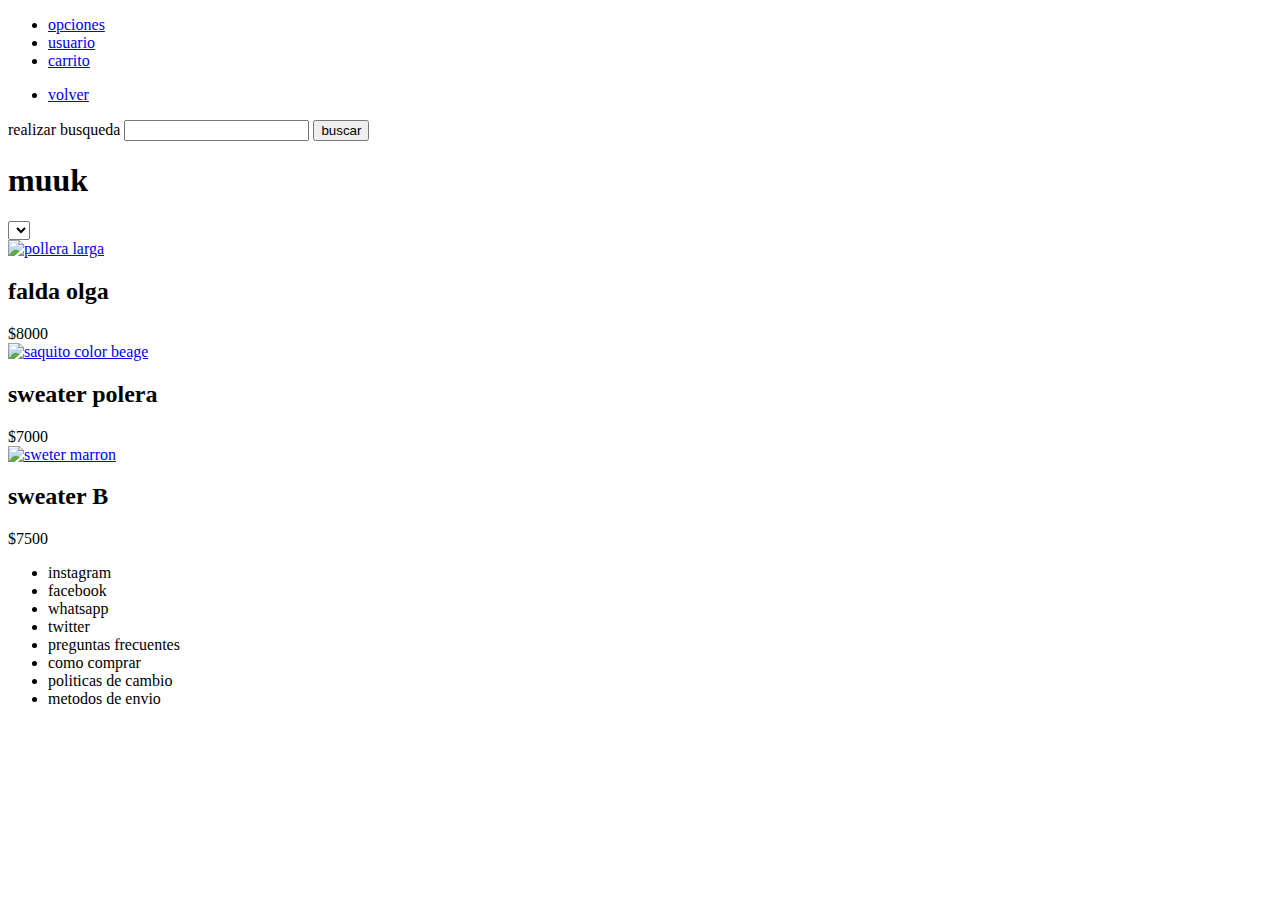
==== pages/busqueda.html @ c8bca389 "Inicio del Proyecto" ====
<!DOCTYPE html>
<html lang="en">
<head>
    <meta charset="UTF-8">
    <meta http-equiv="X-UA-Compatible" content="IE=edge">
    <meta name="viewport" content="width=device-width, initial-scale=1.0">
    <title>muuk</title>
    <link rel="stylesheet" href="https://cdn.jsdelivr.net/npm/bootstrap-icons@1.10.5/font/bootstrap-icons.css">
</head>
<body>
    <nav>
      <!--lista desordenada-->
      <ul>
        <li><a href="./pages/opciones.html">opciones</a></li>
        <li><a href="./pages/usuario.html">usuario</a></li>
        <li><a href="./pages/carrito.html">carrito</a></li>
    </ul>
        <ul>
            <li><a href="../index.html">volver</a></li>
        </ul>
    </nav>
    <form action="busqueda">
        <label for="busca tus prendas">realizar busqueda</label>
        <input type="search"id="busqueda">
        <input type="submit"value="buscar">
    </form>
    <h1>muuk</h1>
    </header>
<main>
    <section>
    <form action="">
        <select name= "ordenado por"id="text">
            <option value="ordenado por popularidad"></option>
            <option value="ordenado por precio:bajo a alto"></option>
            <option value="ordenado por precio: alto a bajo"></option>
            <option value="ordenado por los ultimos"></option>
        </select>
    </form>
    </section>
    <section>
    <article>
        <a href="./pages/carrito.html"><img src="./img/pollera.jpeg"alt="pollera larga"></a>
        <h2>falda olga</h2>
        <span>$8000</span>
    </article>
    <article>
        <a href="./pages/carrito.html"><img src="./img/saquito.jpeg"alt="saquito color beage"></a>
        <h2>sweater polera</h2>
        <span>$7000</span>
    </article>
    <article>
        <a href="./pages/carrito.html"><img src="./img/sweter B.jpeg"alt="sweter marron"></a>
        <h2>sweater B</h2>
        <span>$7500</span>
    </article>
    </section>
</main>
    <footer>
        <div>
            <ul>
                <li>instagram</li>
                <li>facebook</li>
                <li>whatsapp</li>
                <li>twitter</li>
                <li>preguntas frecuentes</li>
                <li>como comprar</li>
                <li>politicas de cambio</li>
                <li>metodos de envio</li>

            </ul>
        </div>
    </footer>
    
</body>
</html>
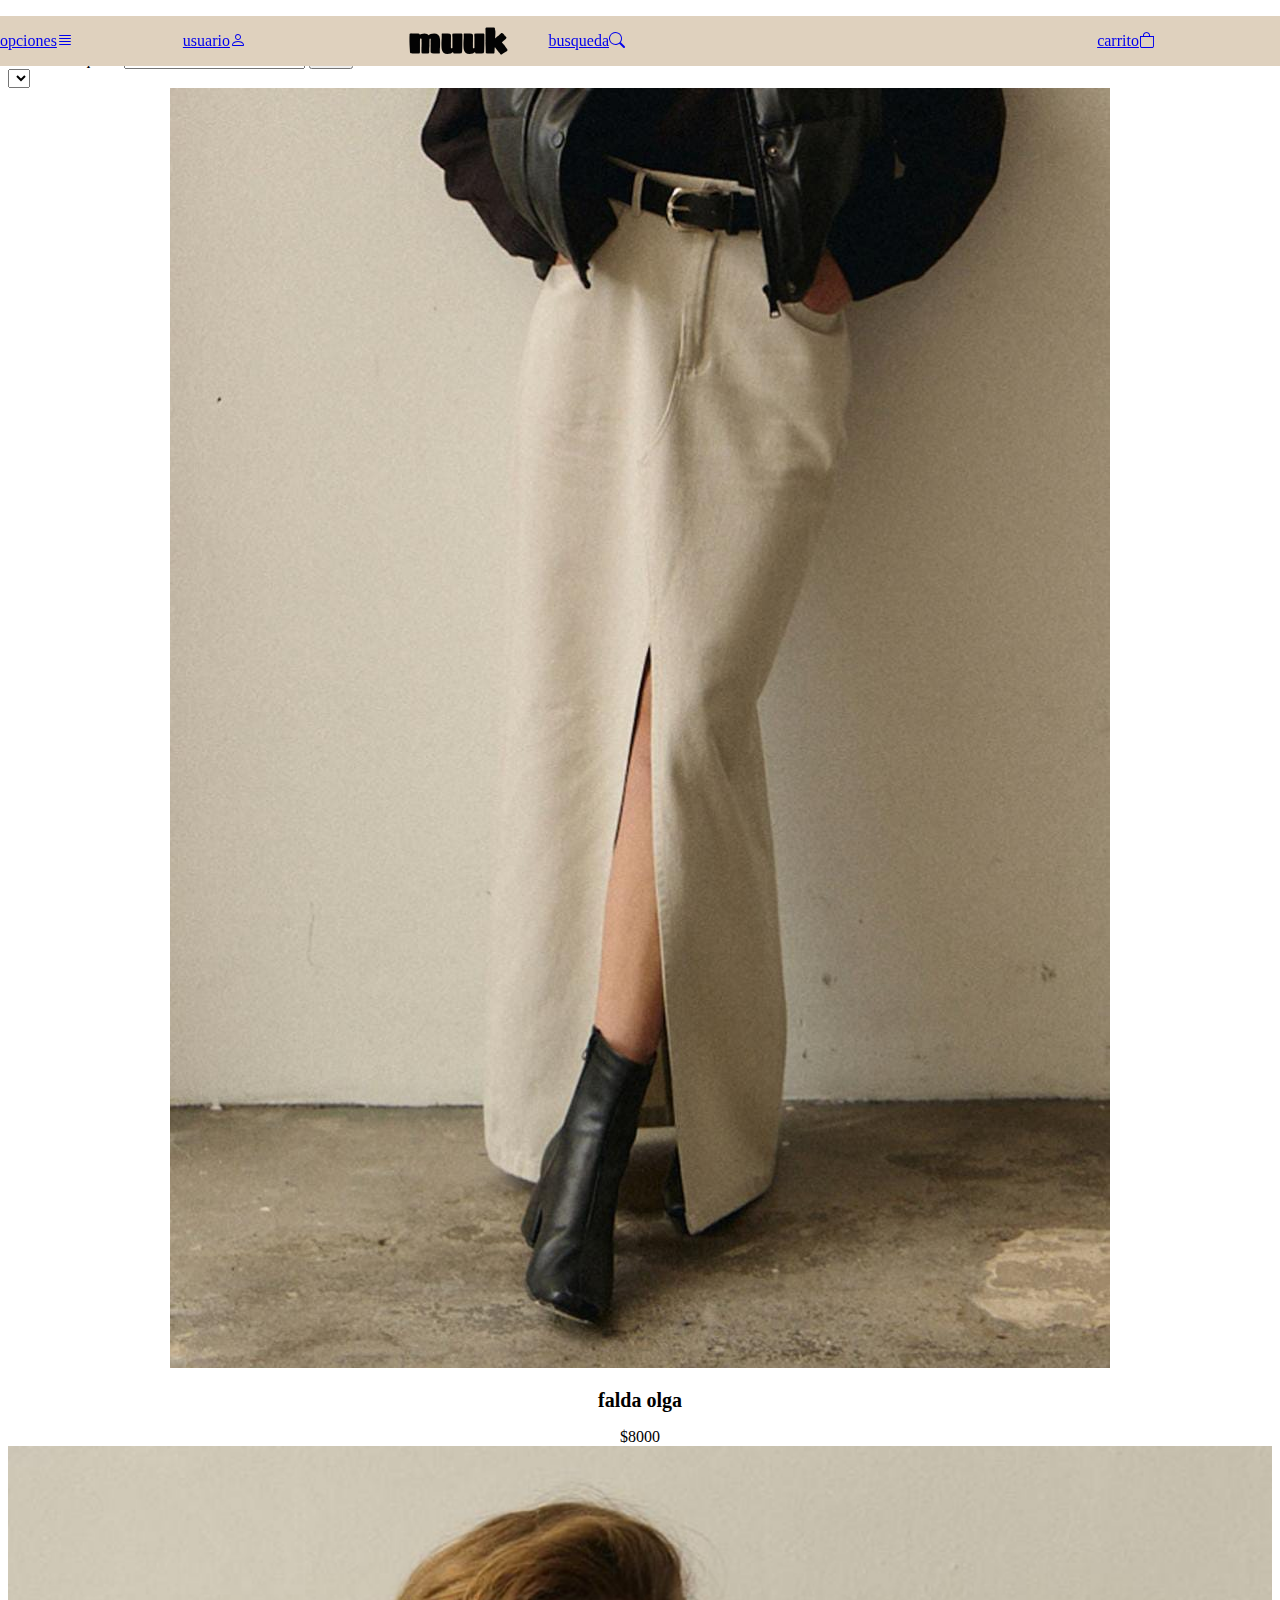
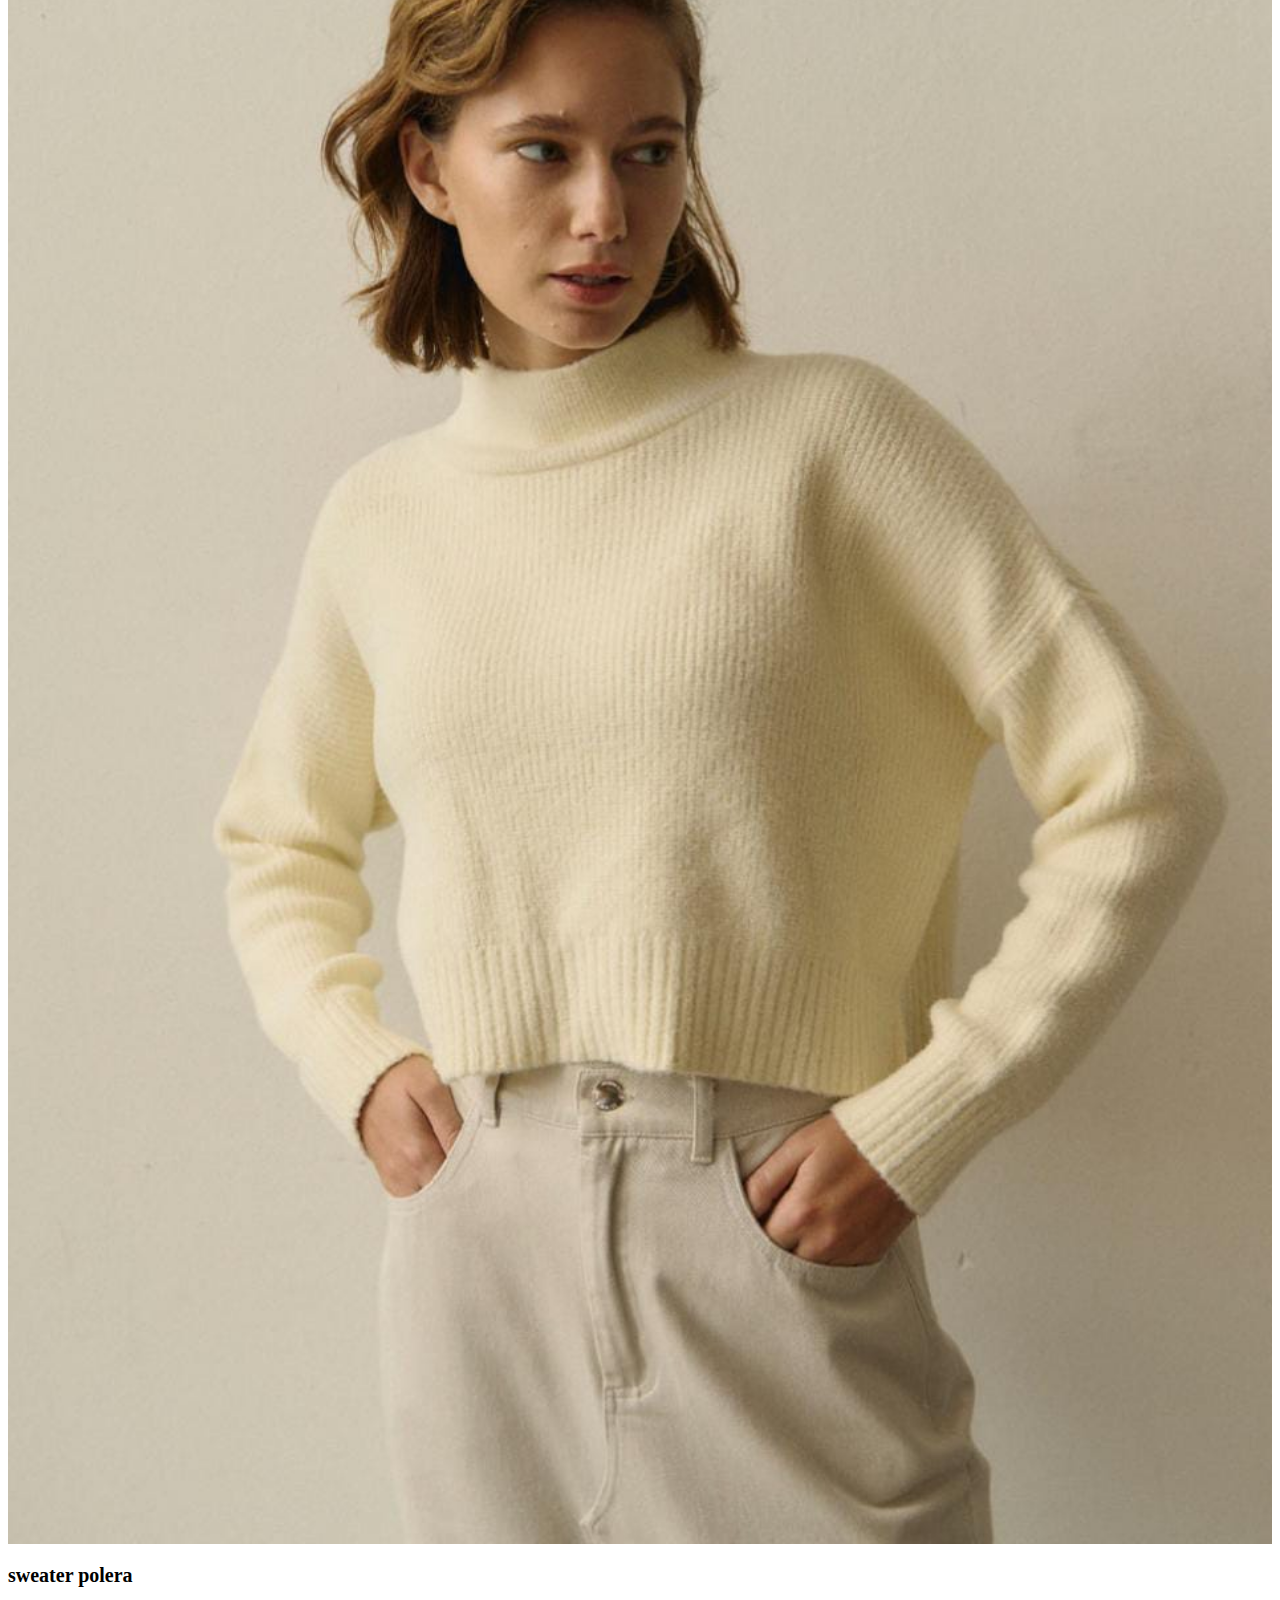
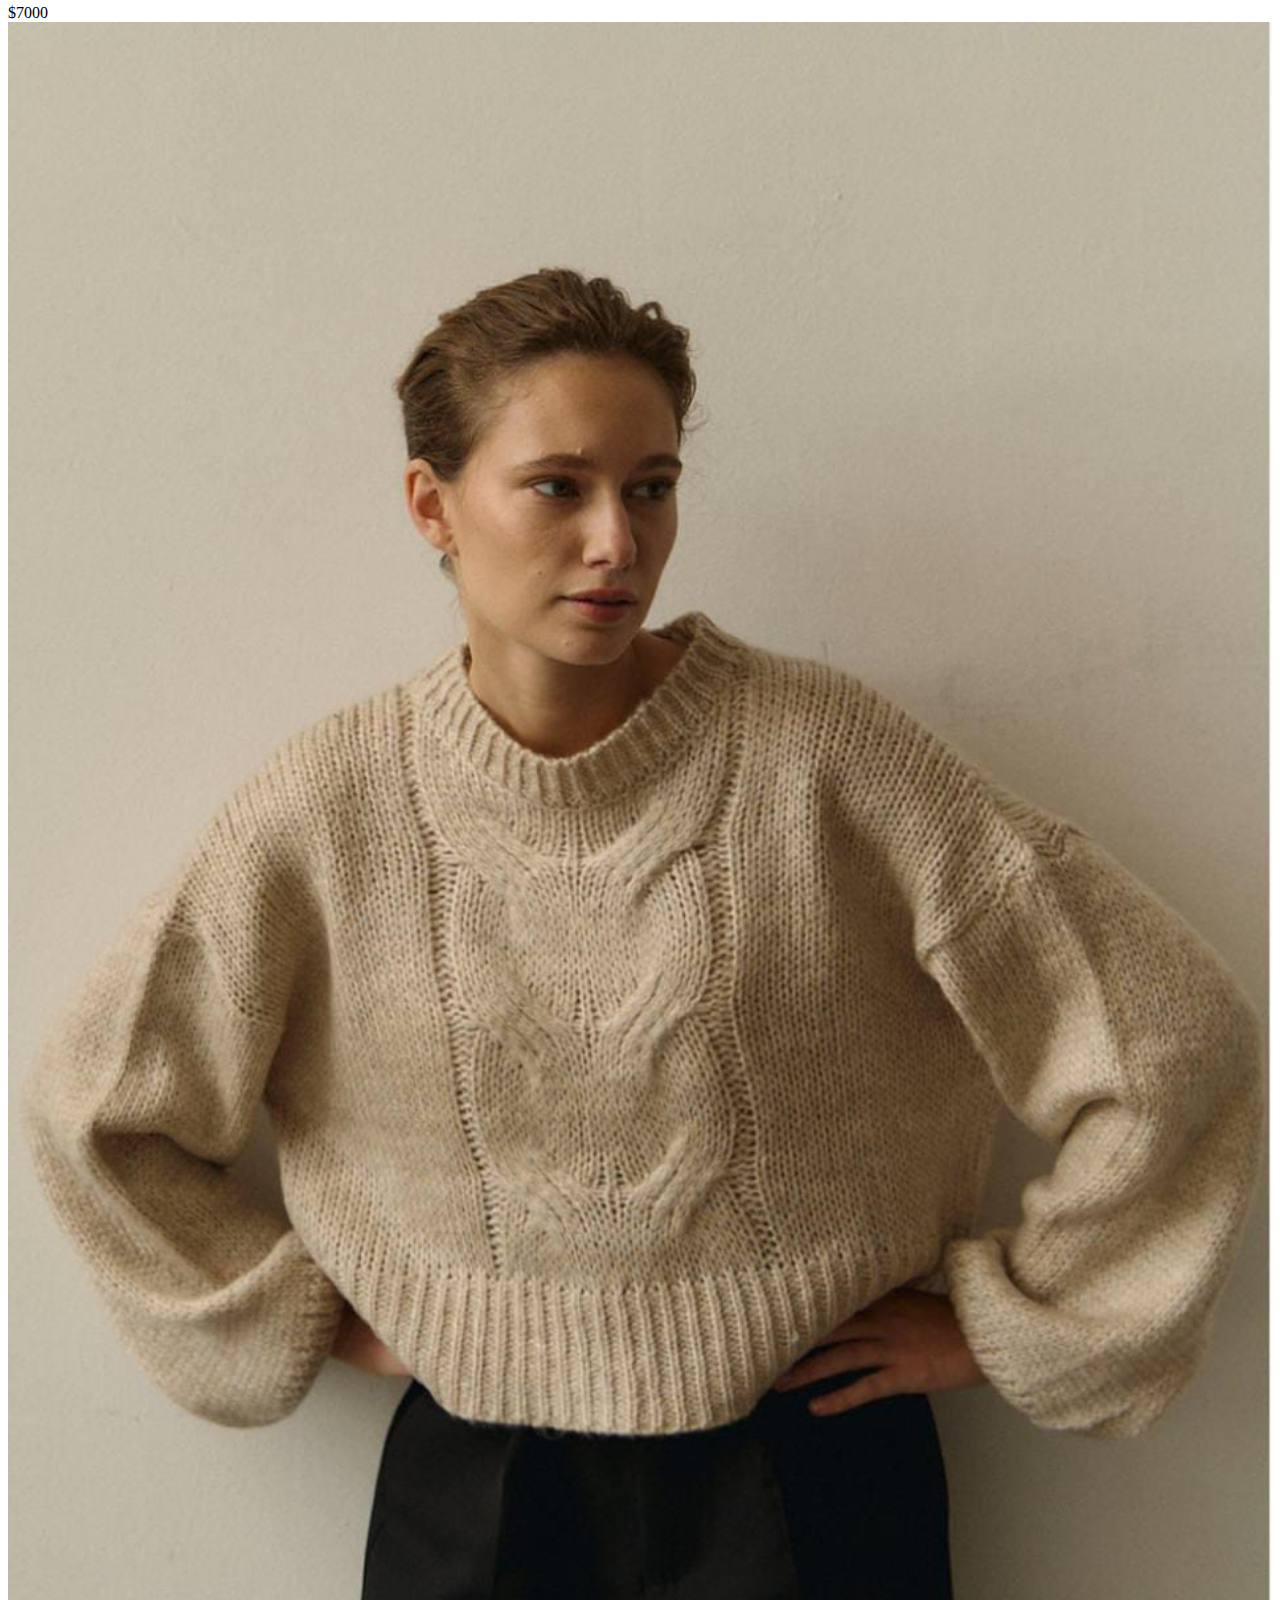
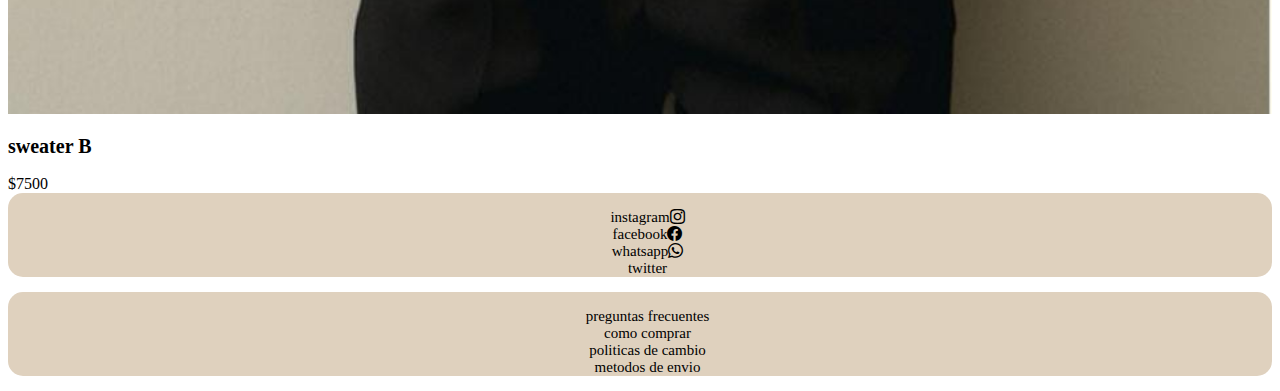
==== commit 09200b7b: "le agregue las carpetas de scss y toda su informacion, conecte scss con css y adjunte todos los link" ====
--- a/pages/busqueda.html
+++ b/pages/busqueda.html
@@ -4,16 +4,26 @@
     <meta charset="UTF-8">
     <meta http-equiv="X-UA-Compatible" content="IE=edge">
     <meta name="viewport" content="width=device-width, initial-scale=1.0">
+    <meta name="description" content="ofrecemos la ropa de mejor calidad para entrenar, estar siempre comoda y bien vestida ">
     <title>muuk</title>
     <link rel="stylesheet" href="https://cdn.jsdelivr.net/npm/bootstrap-icons@1.10.5/font/bootstrap-icons.css">
+    <link rel="stylesheet"href="../css/style.css">
+    <link rel="preconnect" href="https://fonts.googleapis.com">
+<link rel="preconnect" href="https://fonts.gstatic.com" crossorigin>
+<link href="https://fonts.googleapis.com/css2?family=Roboto:wght@300&display=swap" rel="stylesheet">
+<link rel="preconnect" href="https://fonts.googleapis.com">
+<link rel="preconnect" href="https://fonts.gstatic.com" crossorigin>
+<link href="https://fonts.googleapis.com/css2?family=Raleway:wght@200&family=Roboto:wght@300&family=Sigmar&display=swap" rel="stylesheet">
 </head>
 <body>
     <nav>
       <!--lista desordenada-->
-      <ul>
-        <li><a href="./pages/opciones.html">opciones</a></li>
-        <li><a href="./pages/usuario.html">usuario</a></li>
-        <li><a href="./pages/carrito.html">carrito</a></li>
+      <ul class="lista-nav">
+        <li><a href="./pages/opciones.html"><span class="lista-iconos">opciones</span><i class="bi bi-justify"></i></a></li>
+        <li><a href="./pages/usuario.html"><span class="lista-iconos">usuario</span><i class="bi bi-person"></i></a></li>
+        <li><h1 class="lista--muuk"><span class="lista-iconos">muuk</span></h1></li>
+        <li><a href="./pages/busqueda.html"><span class="lista-iconos">busqueda</span><i class="bi bi-search"></i></a></li>
+        <li><a href="./pages/carrito.html"><span class="lista-iconos">carrito</span><i class="bi bi-bag"></i></a></li>
     </ul>
         <ul>
             <li><a href="../index.html">volver</a></li>
@@ -24,7 +34,6 @@
         <input type="search"id="busqueda">
         <input type="submit"value="buscar">
     </form>
-    <h1>muuk</h1>
     </header>
 <main>
     <section>
@@ -38,35 +47,37 @@
     </form>
     </section>
     <section>
-    <article>
-        <a href="./pages/carrito.html"><img src="./img/pollera.jpeg"alt="pollera larga"></a>
+    <article class="galeria">
+        <a href="./pages/carrito.html" ><img src="../img/pollera.jpeg"alt="pollera larga"class="galeria--pollera"></a>
         <h2>falda olga</h2>
         <span>$8000</span>
-    </article>
-    <article>
-        <a href="./pages/carrito.html"><img src="./img/saquito.jpeg"alt="saquito color beage"></a>
+    </article class="unidad-rem">
+        <img src="../img/saquito.jpeg"alt="saquito color beage" class="galeria--saquito">
         <h2>sweater polera</h2>
         <span>$7000</span>
-    </article>
     <article>
-        <a href="./pages/carrito.html"><img src="./img/sweter B.jpeg"alt="sweter marron"></a>
+        <img src="../img/sweter B.jpeg"alt="sweter marron" class="galeria--sweter">
         <h2>sweater B</h2>
         <span>$7500</span>
     </article>
     </section>
 </main>
     <footer>
-        <div>
+        <div class="color__gris">
             <ul>
-                <li>instagram</li>
-                <li>facebook</li>
-                <li>whatsapp</li>
+             <!--todas las li son links a las redes de la marca, pero todavia no existen, por eso no las puse como links-->
+                <li>instagram<i class="bi bi-instagram"></i></li>
+                <li>facebook<i class="bi bi-facebook"></i></li>
+                <li>whatsapp<i class="bi bi-whatsapp"></i></li>
                 <li>twitter</li>
+            </ul>
+        </div>
+        <div class="color__gris"> 
+            <ul>
                 <li>preguntas frecuentes</li>
                 <li>como comprar</li>
                 <li>politicas de cambio</li>
                 <li>metodos de envio</li>
-
             </ul>
         </div>
     </footer>
--- a/css/style.css
+++ b/css/style.css
@@ -0,0 +1,418 @@
+* {
+  margin: o;
+  padding: 0;
+  box-sizing: border-box;
+  box-sizing: border-box;
+}
+
+ul, ul {
+  list-style: none;
+}
+
+html {
+  font-size: 1rem;
+}
+
+.unidad-rem {
+  font-size: 1rem;
+}
+
+@media only screen and (max-width: 400px) {
+  .lista-iconos {
+    display: none;
+  }
+}
+h2 {
+  font-family: "robot", -serif;
+  font-size: 20px;
+}
+
+h1 {
+  font-family: "sigmar", -serif;
+  text-align: center;
+  grid-template-rows: 50px;
+  color: rgb(3, 3, 3);
+}
+
+html {
+  font-size: 1rem;
+}
+
+.unidad-rem {
+  font-size: 1rem;
+}
+
+.lista-nav {
+  display: flex;
+  align-items: center;
+  display: grid;
+  justify-content: space-between;
+  grid-template-columns: 1fr 1fr 1fr 3fr 1fr;
+  grid-template-rows: 50px;
+  background-color: rgb(223, 209, 190);
+  position: relative;
+  position: fixed;
+  top: 0%;
+  right: 0%;
+  left: 0%;
+}
+
+@media only screen and (max-width: 400px) {
+  .lista-iconos {
+    display: none;
+  }
+}
+.info__usuario {
+  padding-top: 60px;
+  display: grid;
+  grid-template-columns: 1fr 1fr;
+  grid-template-rows: repeat(3, 25vhpx);
+  gap: 50px;
+}
+.info__usuario--ingresar {
+  justify-content: center;
+  align-content: center;
+  align-self: center;
+}
+
+@media only screen and (max-width: 400px) {
+  .info__usuario {
+    display: grid;
+    grid-template-columns: 1fr;
+    grid-template-rows: repeat(6, 2vh);
+    justify-items: center;
+  }
+}
+@media only screen and (max-width: 400px) {
+  .link__usuario {
+    display: grid;
+    grid-template-columns: 1fr;
+    grid-template-rows: repeat(2, 2vh);
+    justify-items: center;
+    gap: 20px;
+  }
+}
+h2 {
+  font-family: "robot", -serif;
+  font-size: 20px;
+}
+
+h1 {
+  font-family: "sigmar", -serif;
+  text-align: center;
+  grid-template-rows: 50px;
+  color: rgb(3, 3, 3);
+}
+
+.lista-nav {
+  display: flex;
+  align-items: center;
+  display: grid;
+  justify-content: space-between;
+  grid-template-columns: 1fr 1fr 1fr 3fr 1fr;
+  grid-template-rows: 50px;
+  background-color: rgb(223, 209, 190);
+  position: relative;
+  position: fixed;
+  top: 0%;
+  right: 0%;
+  left: 0%;
+}
+
+.color__gris {
+  background-color: rgb(223, 209, 190);
+  padding-top: 1px;
+  padding-left: 15px;
+  border-radius: 15px;
+  flex-direction: row;
+  flex-wrap: wrap;
+  font-size: 15px;
+  text-align: center;
+  gap: 20px;
+}
+@media only screen and (min-width: 1024px) {
+  .color__gris__gris {
+    display: grid;
+    grid-template-columns: repeat(2, 50%);
+    grid-template-rows: repeat(4, 1vh);
+  }
+}
+
+.galeria {
+  display: flex;
+  flex-direction: column;
+  align-items: center;
+}
+.galeria__img {
+  display: block;
+  margin: 10 px auto;
+}
+.galeria--pollera {
+  width: 100%;
+}
+.galeria--saquito {
+  width: 100%;
+}
+.galeria--sweter {
+  width: 100%;
+}
+
+@media (min-width400px) {
+  .galeria img {
+    display: block;
+    margin: 10px;
+    object-fit: contain;
+  }
+}
+.galeria {
+  display: flex;
+  flex-direction: column;
+  align-items: center;
+}
+.galeria__img {
+  display: block;
+  margin: 10 px auto;
+}
+.galeria--pollera {
+  width: 100%;
+}
+
+.galeria {
+  display: flex;
+  flex-direction: column;
+  align-items: center;
+}
+.galeria__img {
+  display: block;
+  margin: 10 px auto;
+}
+.galeria--pollera {
+  width: 100%;
+}
+
+.color__gris {
+  background-color: rgb(223, 209, 190);
+  padding-top: 1px;
+  padding-left: 15px;
+  border-radius: 15px;
+  flex-direction: row;
+  flex-wrap: wrap;
+  font-size: 15px;
+  text-align: center;
+  gap: 20px;
+}
+@media only screen and (min-width: 1024px) {
+  .color__gris__gris {
+    display: grid;
+    grid-template-columns: repeat(2, 50%);
+    grid-template-rows: repeat(4, 1vh);
+  }
+}
+
+h2 {
+  font-family: "robot", -serif;
+  font-size: 20px;
+}
+
+h1 {
+  font-family: "sigmar", -serif;
+  text-align: center;
+  grid-template-rows: 50px;
+  color: rgb(3, 3, 3);
+}
+
+.lista-nav {
+  display: flex;
+  align-items: center;
+  display: grid;
+  justify-content: space-between;
+  grid-template-columns: 1fr 1fr 1fr 3fr 1fr;
+  grid-template-rows: 50px;
+  background-color: rgb(223, 209, 190);
+  position: relative;
+  position: fixed;
+  top: 0%;
+  right: 0%;
+  left: 0%;
+}
+
+.color__gris {
+  background-color: rgb(223, 209, 190);
+  padding-top: 1px;
+  padding-left: 15px;
+  border-radius: 15px;
+  flex-direction: row;
+  flex-wrap: wrap;
+  font-size: 15px;
+  text-align: center;
+  gap: 20px;
+}
+@media only screen and (min-width: 1024px) {
+  .color__gris__gris {
+    display: grid;
+    grid-template-columns: repeat(2, 50%);
+    grid-template-rows: repeat(4, 1vh);
+  }
+}
+
+.galeria {
+  display: flex;
+  flex-direction: column;
+  align-items: center;
+}
+.galeria__img {
+  display: block;
+  margin: 10 px auto;
+}
+.galeria--pollera {
+  width: 100%;
+}
+.galeria--saquito {
+  width: 100%;
+}
+.galeria--sweter {
+  width: 100%;
+}
+
+@media (min-width400px) {
+  .galeria img {
+    display: block;
+    margin: 10px;
+    object-fit: contain;
+  }
+}
+h2 {
+  font-family: "robot", -serif;
+  font-size: 20px;
+}
+
+h1 {
+  font-family: "sigmar", -serif;
+  text-align: center;
+  grid-template-rows: 50px;
+  color: rgb(3, 3, 3);
+}
+
+html {
+  font-size: 1rem;
+}
+
+.unidad-rem {
+  font-size: 1rem;
+}
+
+.lista-nav {
+  display: flex;
+  align-items: center;
+  display: grid;
+  justify-content: space-between;
+  grid-template-columns: 1fr 1fr 1fr 3fr 1fr;
+  grid-template-rows: 50px;
+  background-color: rgb(223, 209, 190);
+  position: relative;
+  position: fixed;
+  top: 0%;
+  right: 0%;
+  left: 0%;
+}
+
+@media only screen and (max-width: 400px) {
+  .lista-iconos {
+    display: none;
+  }
+}
+.info__usuario {
+  padding-top: 60px;
+  display: grid;
+  grid-template-columns: 1fr 1fr;
+  grid-template-rows: repeat(3, 25vhpx);
+  gap: 50px;
+}
+.info__usuario--ingresar {
+  justify-content: center;
+  align-content: center;
+  align-self: center;
+}
+
+@media only screen and (max-width: 400px) {
+  .info__usuario {
+    display: grid;
+    grid-template-columns: 1fr;
+    grid-template-rows: repeat(6, 2vh);
+    justify-items: center;
+  }
+}
+h2 {
+  font-family: "robot", -serif;
+  font-size: 20px;
+}
+
+h1 {
+  font-family: "sigmar", -serif;
+  text-align: center;
+  grid-template-rows: 50px;
+  color: rgb(3, 3, 3);
+}
+
+.lista-nav {
+  display: flex;
+  align-items: center;
+  display: grid;
+  justify-content: space-between;
+  grid-template-columns: 1fr 1fr 1fr 3fr 1fr;
+  grid-template-rows: 50px;
+  background-color: rgb(223, 209, 190);
+  position: relative;
+  position: fixed;
+  top: 0%;
+  right: 0%;
+  left: 0%;
+}
+
+.color__gris {
+  background-color: rgb(223, 209, 190);
+  padding-top: 1px;
+  padding-left: 15px;
+  border-radius: 15px;
+  flex-direction: row;
+  flex-wrap: wrap;
+  font-size: 15px;
+  text-align: center;
+  gap: 20px;
+}
+@media only screen and (min-width: 1024px) {
+  .color__gris__gris {
+    display: grid;
+    grid-template-columns: repeat(2, 50%);
+    grid-template-rows: repeat(4, 1vh);
+  }
+}
+
+.galeria {
+  display: flex;
+  flex-direction: column;
+  align-items: center;
+}
+.galeria__img {
+  display: block;
+  margin: 10 px auto;
+}
+.galeria--pollera {
+  width: 100%;
+}
+.galeria--saquito {
+  width: 100%;
+}
+.galeria--sweter {
+  width: 100%;
+}
+
+@media (min-width400px) {
+  .galeria img {
+    display: block;
+    margin: 10px;
+    object-fit: contain;
+  }
+}
+
+/*# sourceMappingURL=style.css.map */
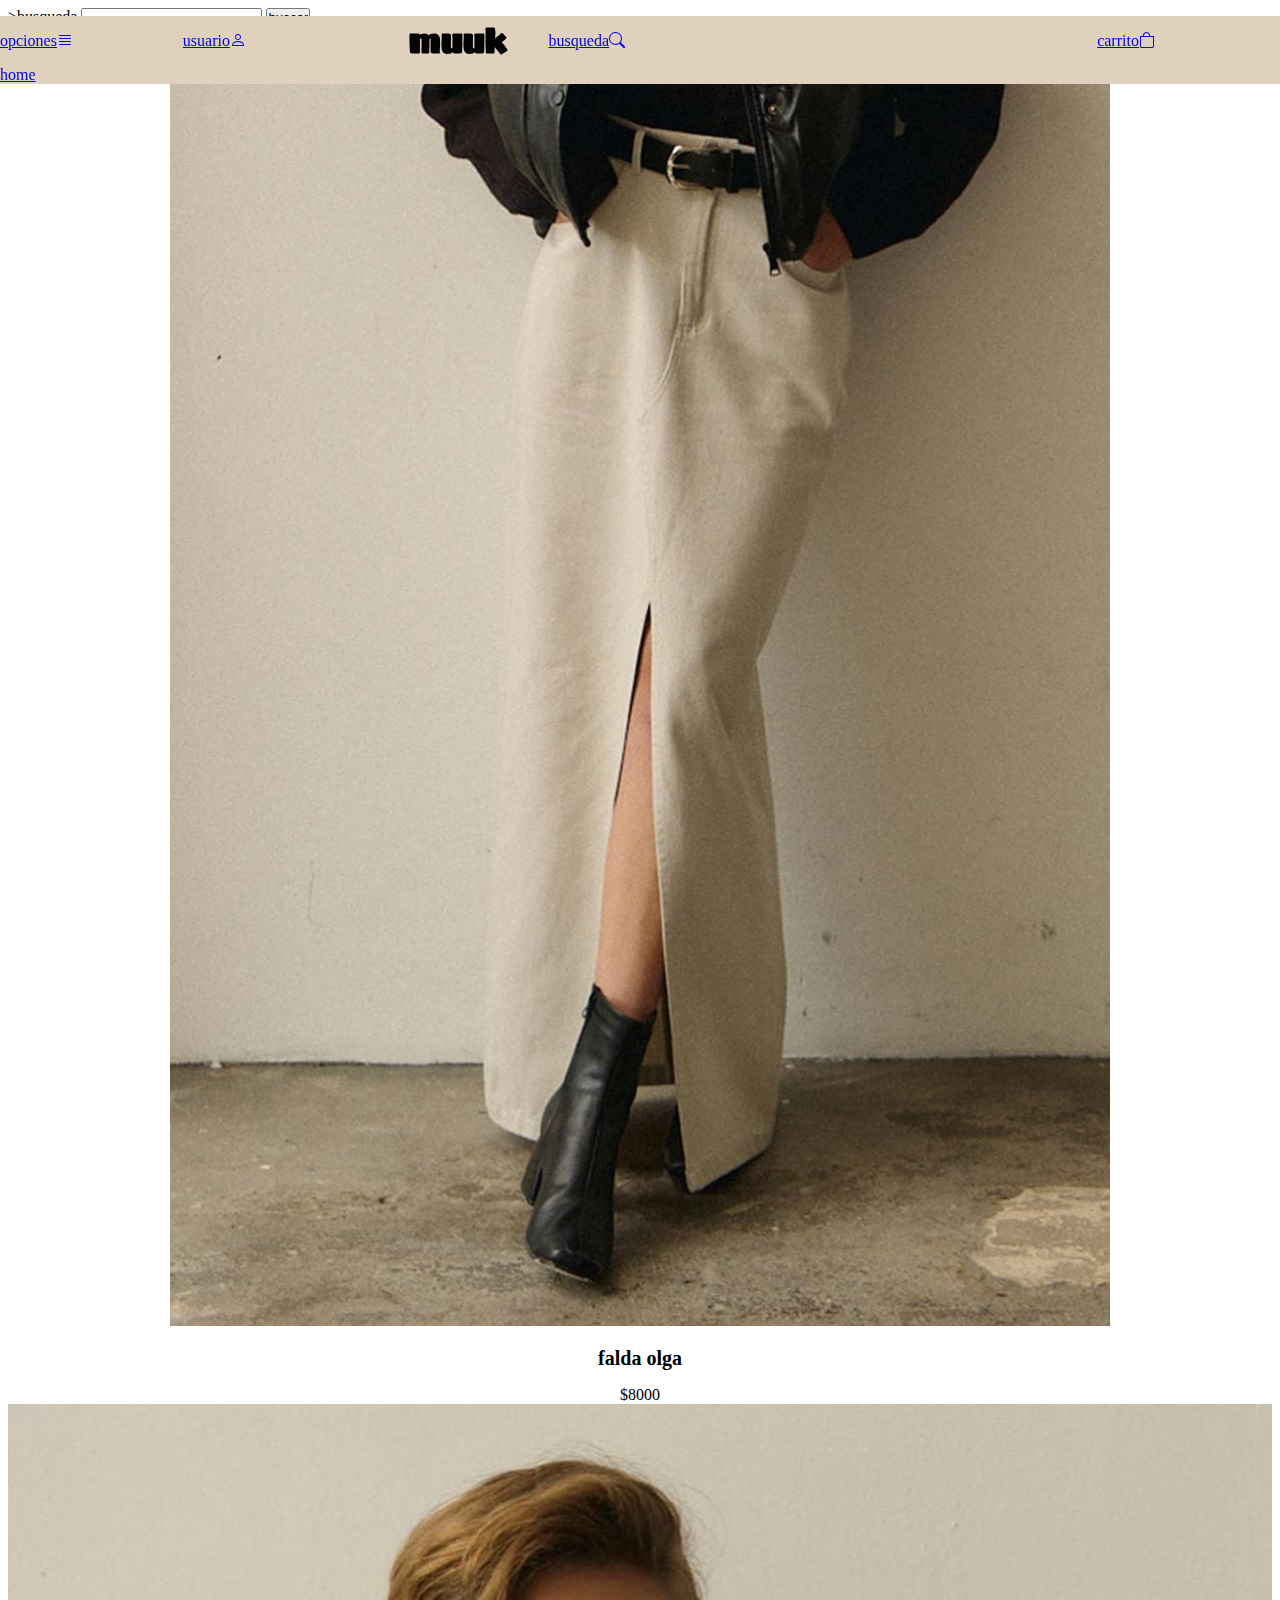
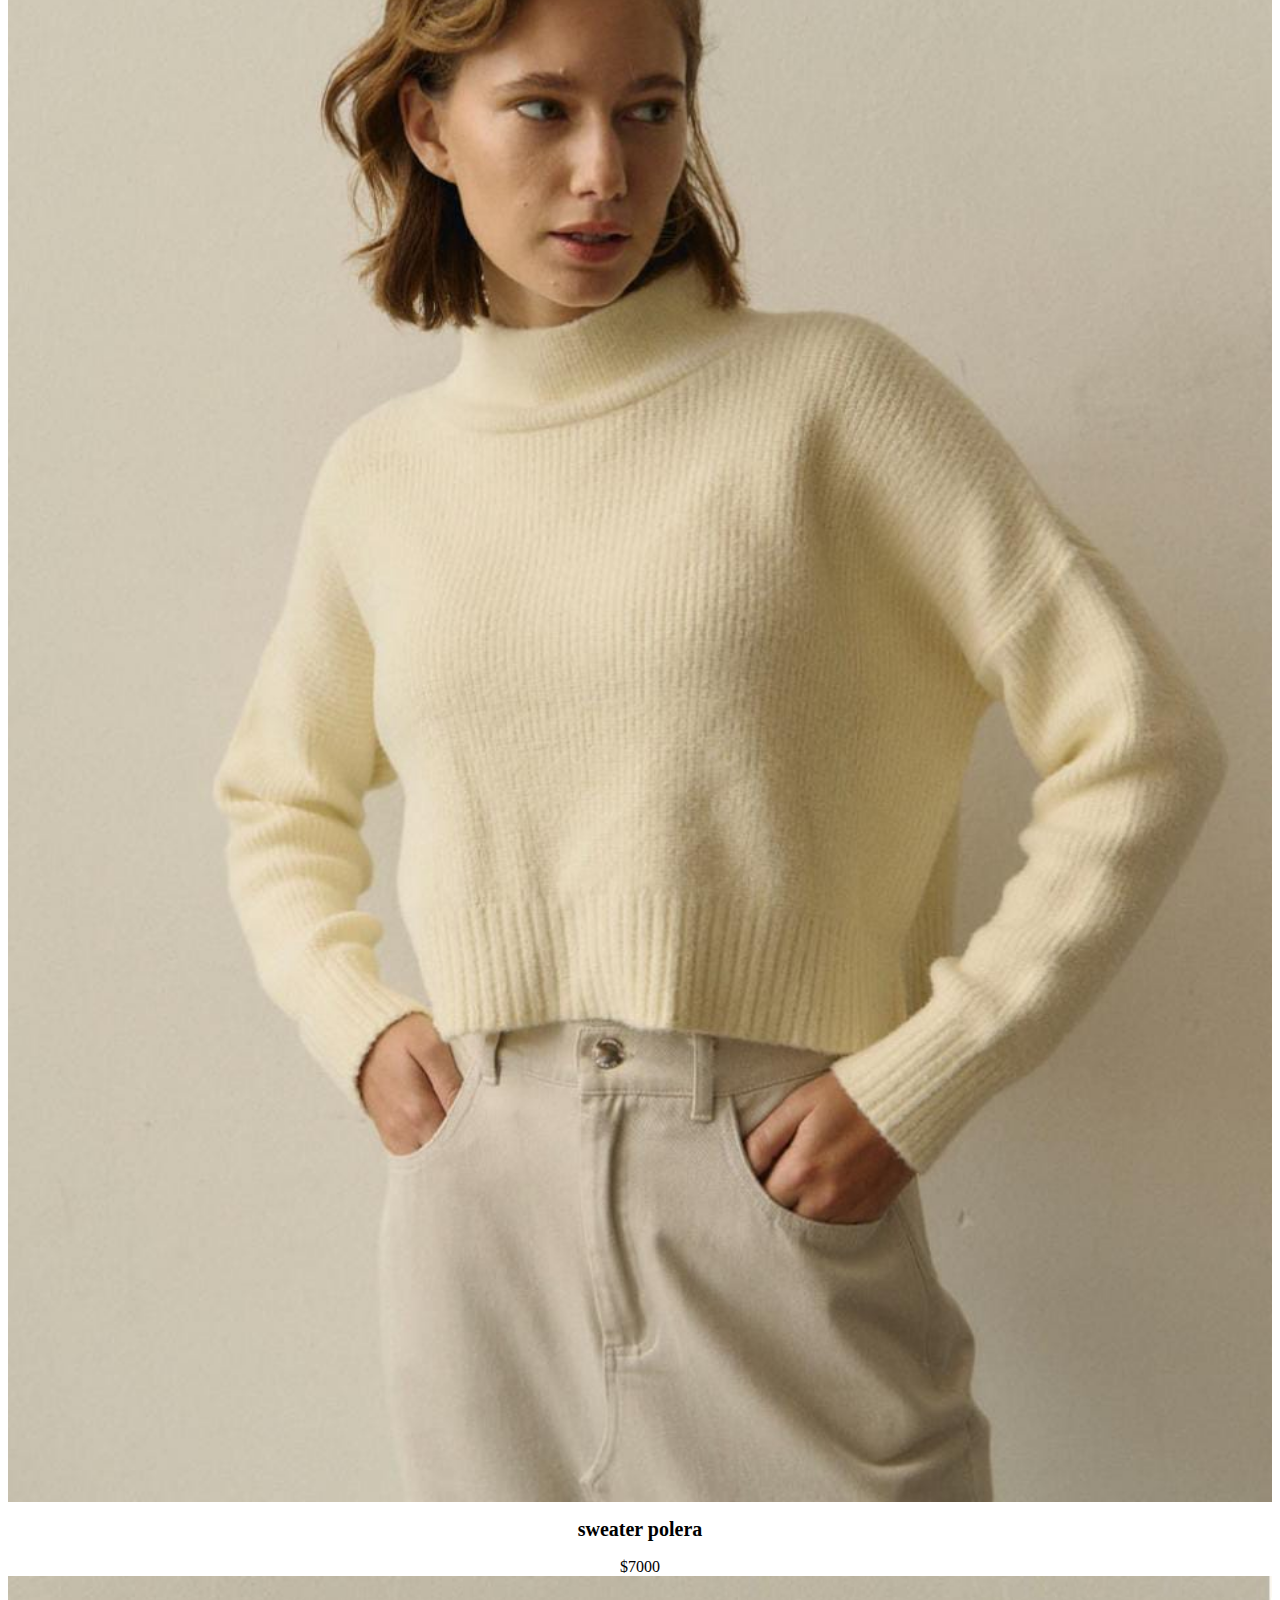
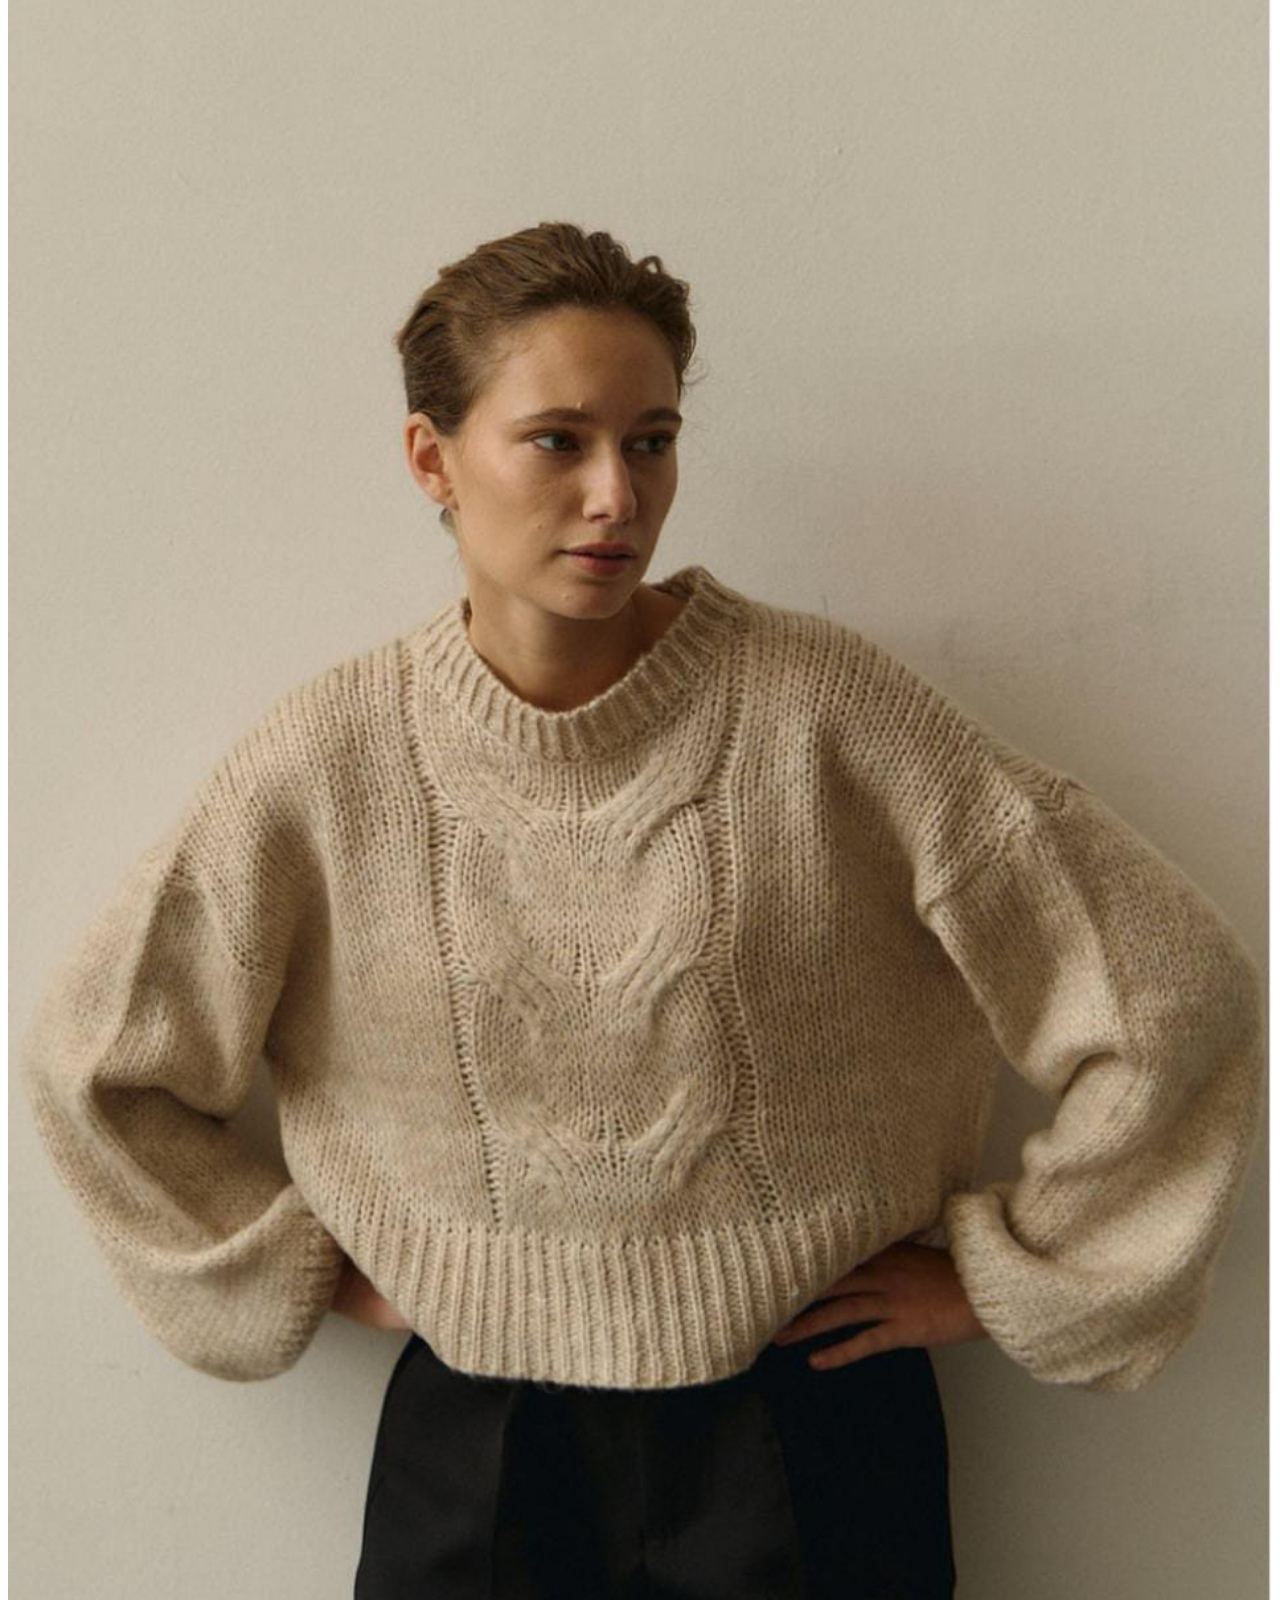
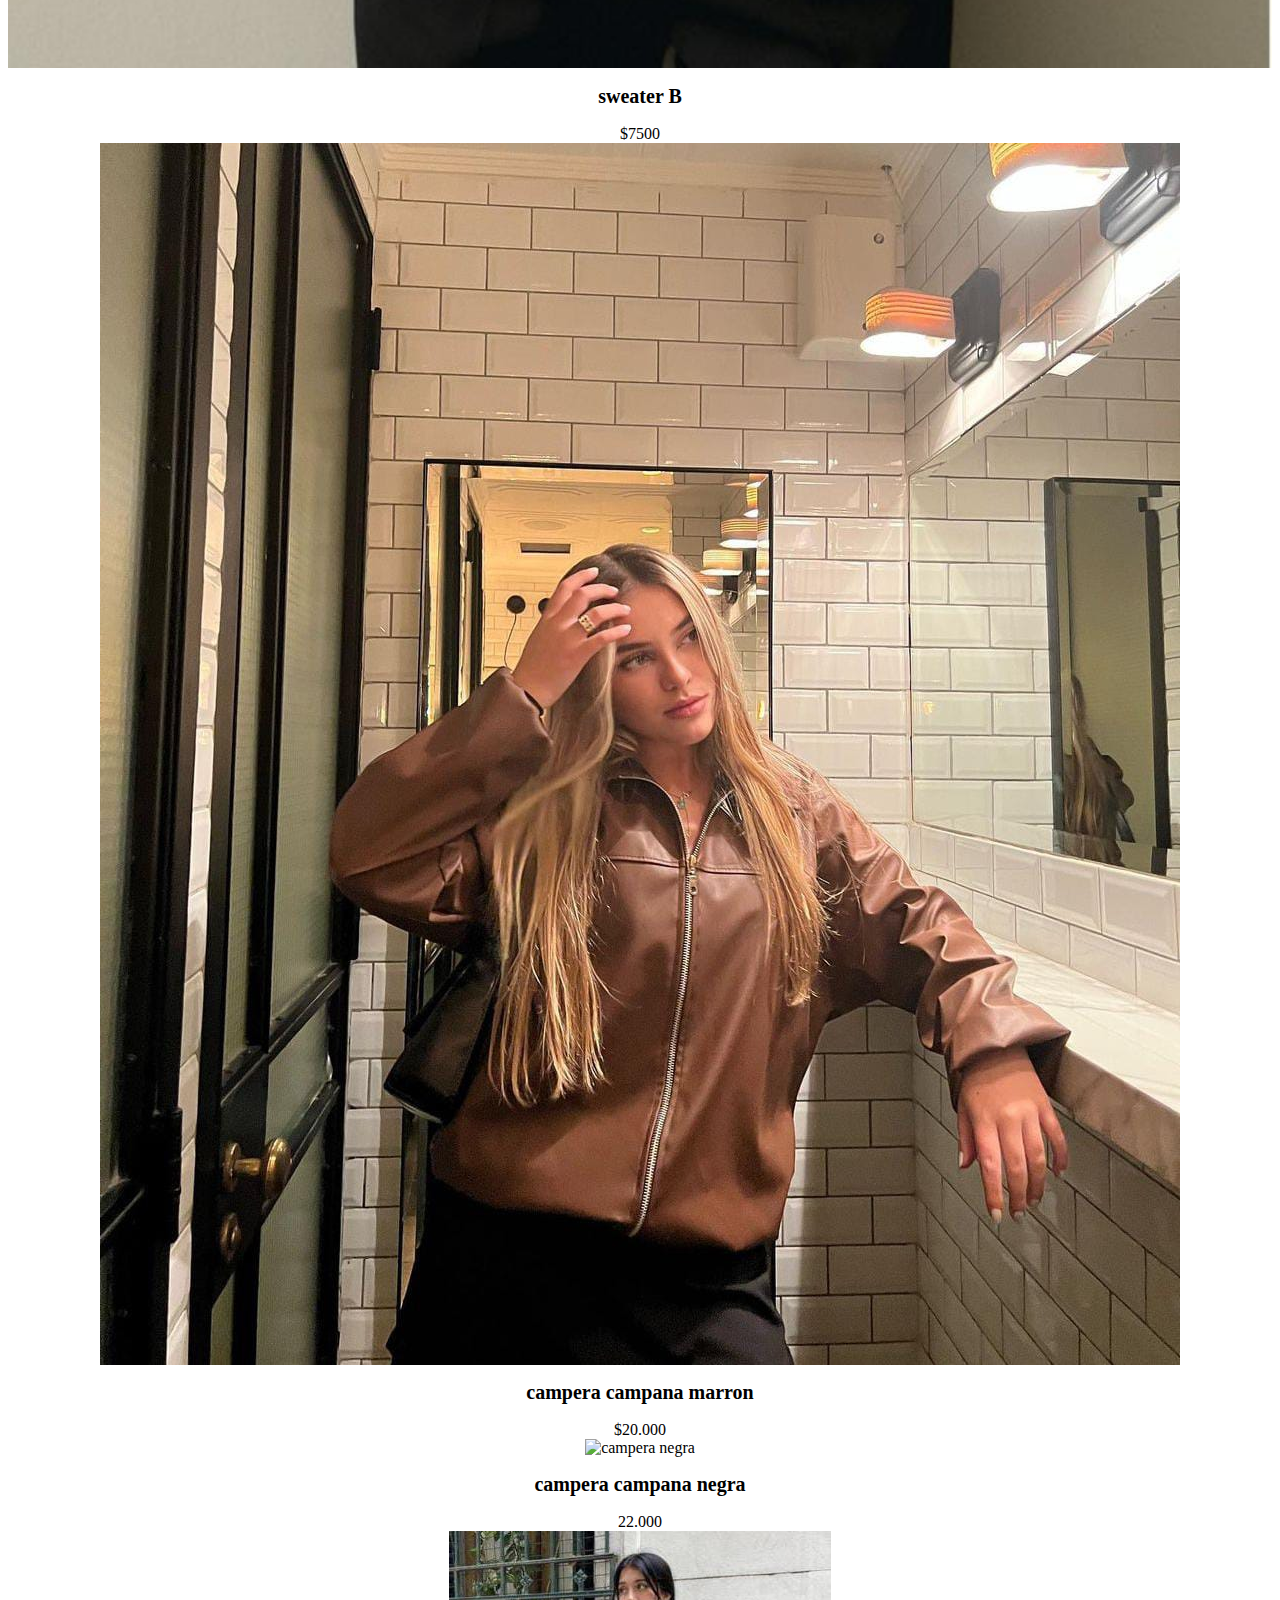
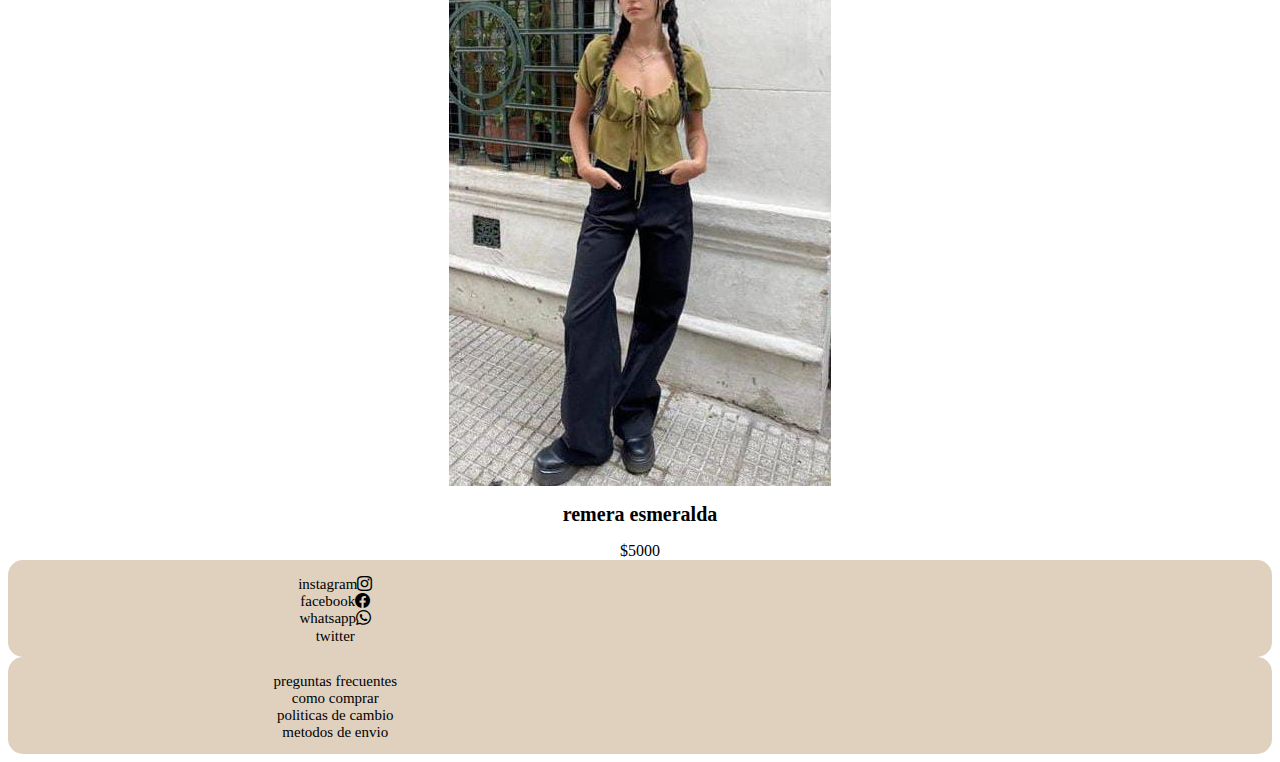
==== commit 16520bb7: "cambie las imagenes" ====
--- a/pages/busqueda.html
+++ b/pages/busqueda.html
@@ -1,78 +1,94 @@
 <!DOCTYPE html>
 <html lang="en">
+
 <head>
     <meta charset="UTF-8">
     <meta http-equiv="X-UA-Compatible" content="IE=edge">
     <meta name="viewport" content="width=device-width, initial-scale=1.0">
-    <meta name="description" content="ofrecemos la ropa de mejor calidad para entrenar, estar siempre comoda y bien vestida ">
+    <meta name="description"
+        content="ofrecemos la ropa de mejor calidad para entrenar, estar siempre comoda y bien vestida ">
     <title>muuk</title>
     <link rel="stylesheet" href="https://cdn.jsdelivr.net/npm/bootstrap-icons@1.10.5/font/bootstrap-icons.css">
-    <link rel="stylesheet"href="../css/style.css">
+    <link rel="stylesheet" href="../css/style.css">
     <link rel="preconnect" href="https://fonts.googleapis.com">
-<link rel="preconnect" href="https://fonts.gstatic.com" crossorigin>
-<link href="https://fonts.googleapis.com/css2?family=Roboto:wght@300&display=swap" rel="stylesheet">
-<link rel="preconnect" href="https://fonts.googleapis.com">
-<link rel="preconnect" href="https://fonts.gstatic.com" crossorigin>
-<link href="https://fonts.googleapis.com/css2?family=Raleway:wght@200&family=Roboto:wght@300&family=Sigmar&display=swap" rel="stylesheet">
+    <link rel="preconnect" href="https://fonts.gstatic.com" crossorigin>
+    <link href="https://fonts.googleapis.com/css2?family=Roboto:wght@300&display=swap" rel="stylesheet">
+    <link rel="preconnect" href="https://fonts.googleapis.com">
+    <link rel="preconnect" href="https://fonts.gstatic.com" crossorigin>
+    <link
+        href="https://fonts.googleapis.com/css2?family=Raleway:wght@200&family=Roboto:wght@300&family=Sigmar&display=swap"
+        rel="stylesheet">
 </head>
+
 <body>
     <nav>
-      <!--lista desordenada-->
-      <ul class="lista-nav">
-        <li><a href="./pages/opciones.html"><span class="lista-iconos">opciones</span><i class="bi bi-justify"></i></a></li>
-        <li><a href="./pages/usuario.html"><span class="lista-iconos">usuario</span><i class="bi bi-person"></i></a></li>
-        <li><h1 class="lista--muuk"><span class="lista-iconos">muuk</span></h1></li>
-        <li><a href="./pages/busqueda.html"><span class="lista-iconos">busqueda</span><i class="bi bi-search"></i></a></li>
-        <li><a href="./pages/carrito.html"><span class="lista-iconos">carrito</span><i class="bi bi-bag"></i></a></li>
-    </ul>
-        <ul>
-            <li><a href="../index.html">volver</a></li>
+        <ul class="lista-secciones-nav">
+            <li><a href="./opciones.html"><span class="lista-iconos-nav">opciones</span><i
+                        class="bi bi-justify"></i></a></li>
+            <li><a href="./usuario.html"><span class="lista-iconos-nav">usuario</span><i class="bi bi-person"></i></a>
+            </li>
+            <li>
+                <h1 class="lista--muuk"><span class="lista-iconos-nav">muuk</span></h1>
+            </li>
+            <li><a href="./busqueda.html"><span class="lista-iconos-nav">busqueda</span><i
+                        class="bi bi-search"></i></a></li>
+            <li><a href="./carrito.html"><span class="lista-iconos-nav">carrito</span><i class="bi bi-bag"></i></a>
+            </li>
+            <li><a href="../index.html">home</a></li>
         </ul>
     </nav>
     <form action="busqueda">
-        <label for="busca tus prendas">realizar busqueda</label>
-        <input type="search"id="busqueda">
-        <input type="submit"value="buscar">
+        <label for="busca tus prendas">>busqueda</label>
+        <input type="search" id="busqueda">
+        <input type="submit" value="buscar">
     </form>
     </header>
-<main>
-    <section>
-    <form action="">
-        <select name= "ordenado por"id="text">
-            <option value="ordenado por popularidad"></option>
-            <option value="ordenado por precio:bajo a alto"></option>
-            <option value="ordenado por precio: alto a bajo"></option>
-            <option value="ordenado por los ultimos"></option>
-        </select>
-    </form>
-    </section>
-    <section>
-    <article class="galeria">
-        <a href="./pages/carrito.html" ><img src="../img/pollera.jpeg"alt="pollera larga"class="galeria--pollera"></a>
-        <h2>falda olga</h2>
-        <span>$8000</span>
-    </article class="unidad-rem">
-        <img src="../img/saquito.jpeg"alt="saquito color beage" class="galeria--saquito">
-        <h2>sweater polera</h2>
-        <span>$7000</span>
-    <article>
-        <img src="../img/sweter B.jpeg"alt="sweter marron" class="galeria--sweter">
-        <h2>sweater B</h2>
-        <span>$7500</span>
-    </article>
-    </section>
-</main>
+    <main>
+        <section>
+            <form action="">
+                <select name="ordenado por" id="text">
+                    <option value="ordenado por popularidad"></option>
+                    <option value="ordenado por precio:bajo a alto"></option>
+                    <option value="ordenado por precio: alto a bajo"></option>
+                    <option value="ordenado por los ultimos"></option>
+                </select>
+            </form>
+        </section>
+        <section>
+            <article class="galeria">
+                <a href="./pages/carrito.html"><img src="../img/pollera.jpeg" alt="pollera larga"
+                        class="galeria--pollera"></a>
+                <h2>falda olga</h2>
+                <span>$8000</span>
+            <img src="../img/saquito.jpeg" alt="saquito color beage" class="galeria--saquito">
+            <h2>sweater polera</h2>
+            <span>$7000</span>
+                <img src="../img/sweter B.jpeg" alt="sweter marron" class="galeria--sweter">
+                <h2>sweater B</h2>
+                <span>$7500</span>
+                <img src="../img/campera marron.jpg" alt="campera marron" class="galeria--campera--marron">
+                <h2>campera campana marron</h2>
+                <span>$20.000</span>
+                <img src="../img/campera negra.jpg" alt="campera negra" class="galeria--campera--negra">
+                <h2>campera campana negra</h2>
+                <span>22.000</span>
+                <img src="../img/remera verde.jpg" alt="remera verde" class="galeria--remera">
+                <h2 class="galeria--remera">remera esmeralda</h2>
+                <span class="galeria--remera">$5000</span>
+            </article>
+        </section>
+    </main>
     <footer>
-        <div class="color__gris">
+        <div class="lista-redes-footer">
             <ul>
-             <!--todas las li son links a las redes de la marca, pero todavia no existen, por eso no las puse como links-->
+                <!--todas las li son links a las redes de la marca, pero todavia no existen, por eso no las puse como links-->
                 <li>instagram<i class="bi bi-instagram"></i></li>
                 <li>facebook<i class="bi bi-facebook"></i></li>
                 <li>whatsapp<i class="bi bi-whatsapp"></i></li>
                 <li>twitter</li>
             </ul>
         </div>
-        <div class="color__gris"> 
+        <div class="lista-redes-footer">
             <ul>
                 <li>preguntas frecuentes</li>
                 <li>como comprar</li>
@@ -81,6 +97,7 @@
             </ul>
         </div>
     </footer>
-    
+
 </body>
+
 </html>--- a/css/style.css
+++ b/css/style.css
@@ -5,7 +5,8 @@
   box-sizing: border-box;
 }
 
-ul, ul {
+ul,
+ul {
   list-style: none;
 }
 
@@ -18,10 +19,18 @@
 }
 
 @media only screen and (max-width: 400px) {
-  .lista-iconos {
+  .lista-iconos-nav {
     display: none;
   }
 }
+
+.lista--muuk:hover {
+  text-shadow: 7px 5px 3px blue;
+  transform: translate(-15px);
+  transform: translate(opx);
+  transform: scale(2, 0);
+}
+
 h2 {
   font-family: "robot", -serif;
   font-size: 20px;
@@ -42,7 +51,7 @@
   font-size: 1rem;
 }
 
-.lista-nav {
+.lista-secciones-nav {
   display: flex;
   align-items: center;
   display: grid;
@@ -58,10 +67,11 @@
 }
 
 @media only screen and (max-width: 400px) {
-  .lista-iconos {
+  .lista-iconos-nav {
     display: none;
   }
 }
+
 .info__usuario {
   padding-top: 60px;
   display: grid;
@@ -69,6 +79,7 @@
   grid-template-rows: repeat(3, 25vhpx);
   gap: 50px;
 }
+
 .info__usuario--ingresar {
   justify-content: center;
   align-content: center;
@@ -83,6 +94,7 @@
     justify-items: center;
   }
 }
+
 @media only screen and (max-width: 400px) {
   .link__usuario {
     display: grid;
@@ -92,6 +104,14 @@
     gap: 20px;
   }
 }
+
+.lista--muuk:hover {
+  text-shadow: 7px 5px 3px blue;
+  transform: translate(-15px);
+  transform: translate(opx);
+  transform: scale(2, 0);
+}
+
 h2 {
   font-family: "robot", -serif;
   font-size: 20px;
@@ -104,7 +124,7 @@
   color: rgb(3, 3, 3);
 }
 
-.lista-nav {
+.lista-secciones-nav {
   display: flex;
   align-items: center;
   display: grid;
@@ -119,7 +139,7 @@
   left: 0%;
 }
 
-.color__gris {
+.lista-redes-footer {
   background-color: rgb(223, 209, 190);
   padding-top: 1px;
   padding-left: 15px;
@@ -130,8 +150,9 @@
   text-align: center;
   gap: 20px;
 }
+
 @media only screen and (min-width: 1024px) {
-  .color__gris__gris {
+  .lista-redes-footer {
     display: grid;
     grid-template-columns: repeat(2, 50%);
     grid-template-rows: repeat(4, 1vh);
@@ -143,16 +164,20 @@
   flex-direction: column;
   align-items: center;
 }
+
 .galeria__img {
   display: block;
   margin: 10 px auto;
 }
+
 .galeria--pollera {
   width: 100%;
 }
+
 .galeria--saquito {
   width: 100%;
 }
+
 .galeria--sweter {
   width: 100%;
 }
@@ -164,15 +189,25 @@
     object-fit: contain;
   }
 }
+
+.lista--muuk:hover {
+  text-shadow: 7px 5px 3px blue;
+  transform: translate(-15px);
+  transform: translate(opx);
+  transform: scale(2, 0);
+}
+
 .galeria {
   display: flex;
   flex-direction: column;
   align-items: center;
 }
+
 .galeria__img {
   display: block;
   margin: 10 px auto;
 }
+
 .galeria--pollera {
   width: 100%;
 }
@@ -182,15 +217,17 @@
   flex-direction: column;
   align-items: center;
 }
+
 .galeria__img {
   display: block;
   margin: 10 px auto;
 }
+
 .galeria--pollera {
   width: 100%;
 }
 
-.color__gris {
+.lista-redes-footer {
   background-color: rgb(223, 209, 190);
   padding-top: 1px;
   padding-left: 15px;
@@ -201,12 +238,20 @@
   text-align: center;
   gap: 20px;
 }
+
 @media only screen and (min-width: 1024px) {
-  .color__gris__gris {
+  .lista-redes-footer {
     display: grid;
     grid-template-columns: repeat(2, 50%);
     grid-template-rows: repeat(4, 1vh);
   }
+}
+
+.lista--muuk:hover {
+  text-shadow: 7px 5px 3px blue;
+  transform: translate(-15px);
+  transform: translate(opx);
+  transform: scale(2, 0);
 }
 
 h2 {
@@ -221,7 +266,7 @@
   color: rgb(3, 3, 3);
 }
 
-.lista-nav {
+.lista-secciones-nav {
   display: flex;
   align-items: center;
   display: grid;
@@ -236,7 +281,7 @@
   left: 0%;
 }
 
-.color__gris {
+.lista-redes-footer {
   background-color: rgb(223, 209, 190);
   padding-top: 1px;
   padding-left: 15px;
@@ -247,29 +292,38 @@
   text-align: center;
   gap: 20px;
 }
+
 @media only screen and (min-width: 1024px) {
-  .color__gris__gris {
+  .lista-redes-footer {
     display: grid;
     grid-template-columns: repeat(2, 50%);
     grid-template-rows: repeat(4, 1vh);
   }
 }
 
+.lista-redes-footer:hover {
+  background-color: rgb(217, 0, 255);
+}
+
 .galeria {
   display: flex;
   flex-direction: column;
   align-items: center;
 }
+
 .galeria__img {
   display: block;
   margin: 10 px auto;
 }
+
 .galeria--pollera {
   width: 100%;
 }
+
 .galeria--saquito {
   width: 100%;
 }
+
 .galeria--sweter {
   width: 100%;
 }
@@ -281,6 +335,7 @@
     object-fit: contain;
   }
 }
+
 h2 {
   font-family: "robot", -serif;
   font-size: 20px;
@@ -301,7 +356,7 @@
   font-size: 1rem;
 }
 
-.lista-nav {
+.lista-secciones-nav {
   display: flex;
   align-items: center;
   display: grid;
@@ -317,10 +372,11 @@
 }
 
 @media only screen and (max-width: 400px) {
-  .lista-iconos {
+  .lista-iconos-nav {
     display: none;
   }
 }
+
 .info__usuario {
   padding-top: 60px;
   display: grid;
@@ -328,6 +384,7 @@
   grid-template-rows: repeat(3, 25vhpx);
   gap: 50px;
 }
+
 .info__usuario--ingresar {
   justify-content: center;
   align-content: center;
@@ -342,6 +399,14 @@
     justify-items: center;
   }
 }
+
+.lista--muuk:hover {
+  text-shadow: 7px 5px 3px blue;
+  transform: translate(-15px);
+  transform: translate(opx);
+  transform: scale(2, 0);
+}
+
 h2 {
   font-family: "robot", -serif;
   font-size: 20px;
@@ -354,7 +419,7 @@
   color: rgb(3, 3, 3);
 }
 
-.lista-nav {
+.lista-secciones-nav {
   display: flex;
   align-items: center;
   display: grid;
@@ -369,7 +434,7 @@
   left: 0%;
 }
 
-.color__gris {
+.lista-redes-footer {
   background-color: rgb(223, 209, 190);
   padding-top: 1px;
   padding-left: 15px;
@@ -380,8 +445,9 @@
   text-align: center;
   gap: 20px;
 }
+
 @media only screen and (min-width: 1024px) {
-  .color__gris__gris {
+  .lista-redes-footer {
     display: grid;
     grid-template-columns: repeat(2, 50%);
     grid-template-rows: repeat(4, 1vh);
@@ -393,16 +459,20 @@
   flex-direction: column;
   align-items: center;
 }
+
 .galeria__img {
   display: block;
   margin: 10 px auto;
 }
+
 .galeria--pollera {
   width: 100%;
 }
+
 .galeria--saquito {
   width: 100%;
 }
+
 .galeria--sweter {
   width: 100%;
 }
@@ -415,4 +485,4 @@
   }
 }
 
-/*# sourceMappingURL=style.css.map */
+/*# sourceMappingURL=style.css.map */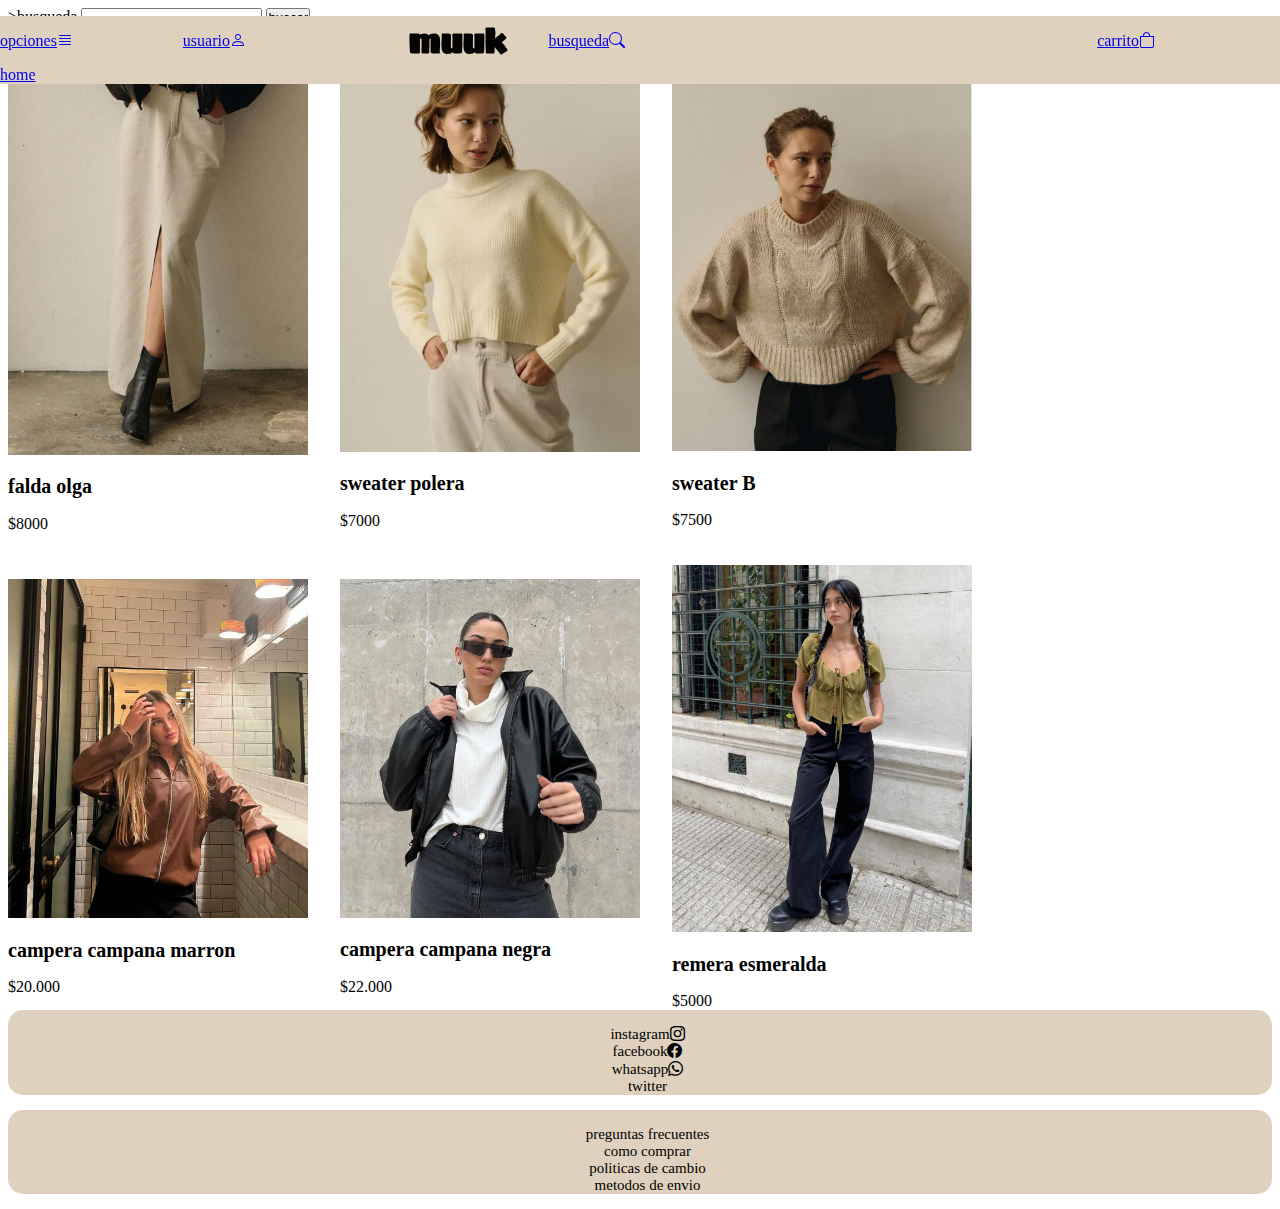
==== commit 155b4664: "arregle el enrutado de opciones" ====
--- a/pages/busqueda.html
+++ b/pages/busqueda.html
@@ -56,25 +56,37 @@
         </section>
         <section>
             <article class="galeria">
+                <div class="div">
                 <a href="./pages/carrito.html"><img src="../img/pollera.jpeg" alt="pollera larga"
-                        class="galeria--pollera"></a>
+                        class="galeria--pollera"></a>   
                 <h2>falda olga</h2>
-                <span>$8000</span>
-            <img src="../img/saquito.jpeg" alt="saquito color beage" class="galeria--saquito">
-            <h2>sweater polera</h2>
-            <span>$7000</span>
-                <img src="../img/sweter B.jpeg" alt="sweter marron" class="galeria--sweter">
+                 <span>$8000</span> 
+                </div>
+                 <div class="div">
+                 <img src="../img/saquito.jpeg" alt="saquito color beage" class="galeria--saquito">
+                 <h2>sweater polera</h2>
+                 <span>$7000</span>
+                 </div>
+                  <div class="div">
+                 <img src="../img/sweter B.jpeg" alt="sweter marron" class="galeria--sweter">
                 <h2>sweater B</h2>
                 <span>$7500</span>
-                <img src="../img/campera marron.jpg" alt="campera marron" class="galeria--campera--marron">
+                </div>
+                <div class="div"> 
+                <img src="../img/campera marron 2.jpg" alt="campera marron" class="galeria--campera--marron">
                 <h2>campera campana marron</h2>
                 <span>$20.000</span>
-                <img src="../img/campera negra.jpg" alt="campera negra" class="galeria--campera--negra">
+                </div>
+                <div class="div">
+                <img src="../img/campera 4.jpg" alt="campera negra" class="galeria--campera--negra">
                 <h2>campera campana negra</h2>
-                <span>22.000</span>
+                <span>$22.000</span>
+                </div>
+                <div class="div">
                 <img src="../img/remera verde.jpg" alt="remera verde" class="galeria--remera">
-                <h2 class="galeria--remera">remera esmeralda</h2>
-                <span class="galeria--remera">$5000</span>
+                <h2>remera esmeralda</h2>
+                <span>$5000</span>
+            </div>
             </article>
         </section>
     </main>
--- a/css/style.css
+++ b/css/style.css
@@ -23,7 +23,6 @@
     display: none;
   }
 }
-
 .lista--muuk:hover {
   text-shadow: 7px 5px 3px blue;
   transform: translate(-15px);
@@ -71,7 +70,6 @@
     display: none;
   }
 }
-
 .info__usuario {
   padding-top: 60px;
   display: grid;
@@ -79,7 +77,6 @@
   grid-template-rows: repeat(3, 25vhpx);
   gap: 50px;
 }
-
 .info__usuario--ingresar {
   justify-content: center;
   align-content: center;
@@ -94,7 +91,6 @@
     justify-items: center;
   }
 }
-
 @media only screen and (max-width: 400px) {
   .link__usuario {
     display: grid;
@@ -104,7 +100,6 @@
     gap: 20px;
   }
 }
-
 .lista--muuk:hover {
   text-shadow: 7px 5px 3px blue;
   transform: translate(-15px);
@@ -139,6 +134,11 @@
   left: 0%;
 }
 
+@media only screen and (max-width: 400px) {
+  .lista-iconos-nav {
+    display: none;
+  }
+}
 .lista-redes-footer {
   background-color: rgb(223, 209, 190);
   padding-top: 1px;
@@ -150,36 +150,12 @@
   text-align: center;
   gap: 20px;
 }
-
 @media only screen and (min-width: 1024px) {
-  .lista-redes-footer {
+  .lista-redes-footer__gris {
     display: grid;
     grid-template-columns: repeat(2, 50%);
     grid-template-rows: repeat(4, 1vh);
   }
-}
-
-.galeria {
-  display: flex;
-  flex-direction: column;
-  align-items: center;
-}
-
-.galeria__img {
-  display: block;
-  margin: 10 px auto;
-}
-
-.galeria--pollera {
-  width: 100%;
-}
-
-.galeria--saquito {
-  width: 100%;
-}
-
-.galeria--sweter {
-  width: 100%;
 }
 
 @media (min-width400px) {
@@ -189,7 +165,6 @@
     object-fit: contain;
   }
 }
-
 .lista--muuk:hover {
   text-shadow: 7px 5px 3px blue;
   transform: translate(-15px);
@@ -197,36 +172,26 @@
   transform: scale(2, 0);
 }
 
-.galeria {
-  display: flex;
-  flex-direction: column;
-  align-items: center;
-}
-
-.galeria__img {
-  display: block;
-  margin: 10 px auto;
-}
-
-.galeria--pollera {
-  width: 100%;
-}
-
-.galeria {
-  display: flex;
-  flex-direction: column;
-  align-items: center;
-}
-
-.galeria__img {
-  display: block;
-  margin: 10 px auto;
-}
-
-.galeria--pollera {
-  width: 100%;
-}
-
+.lista-secciones-nav {
+  display: flex;
+  align-items: center;
+  display: grid;
+  justify-content: space-between;
+  grid-template-columns: 1fr 1fr 1fr 3fr 1fr;
+  grid-template-rows: 50px;
+  background-color: rgb(223, 209, 190);
+  position: relative;
+  position: fixed;
+  top: 0%;
+  right: 0%;
+  left: 0%;
+}
+
+@media only screen and (max-width: 400px) {
+  .lista-iconos-nav {
+    display: none;
+  }
+}
 .lista-redes-footer {
   background-color: rgb(223, 209, 190);
   padding-top: 1px;
@@ -236,11 +201,10 @@
   flex-wrap: wrap;
   font-size: 15px;
   text-align: center;
-  gap: 20px;
-}
-
+  gap: 15px;
+}
 @media only screen and (min-width: 1024px) {
-  .lista-redes-footer {
+  .lista-redes-footer__gris {
     display: grid;
     grid-template-columns: repeat(2, 50%);
     grid-template-rows: repeat(4, 1vh);
@@ -281,6 +245,11 @@
   left: 0%;
 }
 
+@media only screen and (max-width: 400px) {
+  .lista-iconos-nav {
+    display: none;
+  }
+}
 .lista-redes-footer {
   background-color: rgb(223, 209, 190);
   padding-top: 1px;
@@ -292,9 +261,8 @@
   text-align: center;
   gap: 20px;
 }
-
 @media only screen and (min-width: 1024px) {
-  .lista-redes-footer {
+  .lista-redes-footer__gris {
     display: grid;
     grid-template-columns: repeat(2, 50%);
     grid-template-rows: repeat(4, 1vh);
@@ -307,24 +275,38 @@
 
 .galeria {
   display: flex;
-  flex-direction: column;
-  align-items: center;
-}
-
+   align-items: center;
+   gap: 32px;
+   flex-wrap: wrap;
+}
+@media (min-width: 400px) {
+  .galeria .galeria {
+    display: grid;
+    grid-template-columns: 1fr 1fr;
+    grid-template-rows: repeat(4, 1fr);
+    padding: 1, 5px;
+  }
+}
 .galeria__img {
   display: block;
-  margin: 10 px auto;
-}
-
+  margin: 11 px auto;
+}
 .galeria--pollera {
   width: 100%;
 }
-
 .galeria--saquito {
   width: 100%;
 }
-
 .galeria--sweter {
+  width: 100%;
+}
+.galeria--campera--marron {
+  width: 100%;
+}
+.galeria--campera--negra {
+  width: 100%;
+}
+.galeria--remera {
   width: 100%;
 }
 
@@ -335,6 +317,13 @@
     object-fit: contain;
   }
 }
+.div {
+  width: 300px;
+}
+
+.lista--muuk :hover {
+  text-shadow: 5px 5px 5px aqua;
+}
 
 h2 {
   font-family: "robot", -serif;
@@ -376,7 +365,6 @@
     display: none;
   }
 }
-
 .info__usuario {
   padding-top: 60px;
   display: grid;
@@ -384,7 +372,6 @@
   grid-template-rows: repeat(3, 25vhpx);
   gap: 50px;
 }
-
 .info__usuario--ingresar {
   justify-content: center;
   align-content: center;
@@ -399,7 +386,6 @@
     justify-items: center;
   }
 }
-
 .lista--muuk:hover {
   text-shadow: 7px 5px 3px blue;
   transform: translate(-15px);
@@ -434,6 +420,11 @@
   left: 0%;
 }
 
+@media only screen and (max-width: 400px) {
+  .lista-iconos-nav {
+    display: none;
+  }
+}
 .lista-redes-footer {
   background-color: rgb(223, 209, 190);
   padding-top: 1px;
@@ -445,36 +436,12 @@
   text-align: center;
   gap: 20px;
 }
-
 @media only screen and (min-width: 1024px) {
-  .lista-redes-footer {
+  .lista-redes-footer__gris {
     display: grid;
     grid-template-columns: repeat(2, 50%);
     grid-template-rows: repeat(4, 1vh);
   }
-}
-
-.galeria {
-  display: flex;
-  flex-direction: column;
-  align-items: center;
-}
-
-.galeria__img {
-  display: block;
-  margin: 10 px auto;
-}
-
-.galeria--pollera {
-  width: 100%;
-}
-
-.galeria--saquito {
-  width: 100%;
-}
-
-.galeria--sweter {
-  width: 100%;
 }
 
 @media (min-width400px) {
@@ -485,4 +452,4 @@
   }
 }
 
-/*# sourceMappingURL=style.css.map */+/*# sourceMappingURL=style.css.map */
